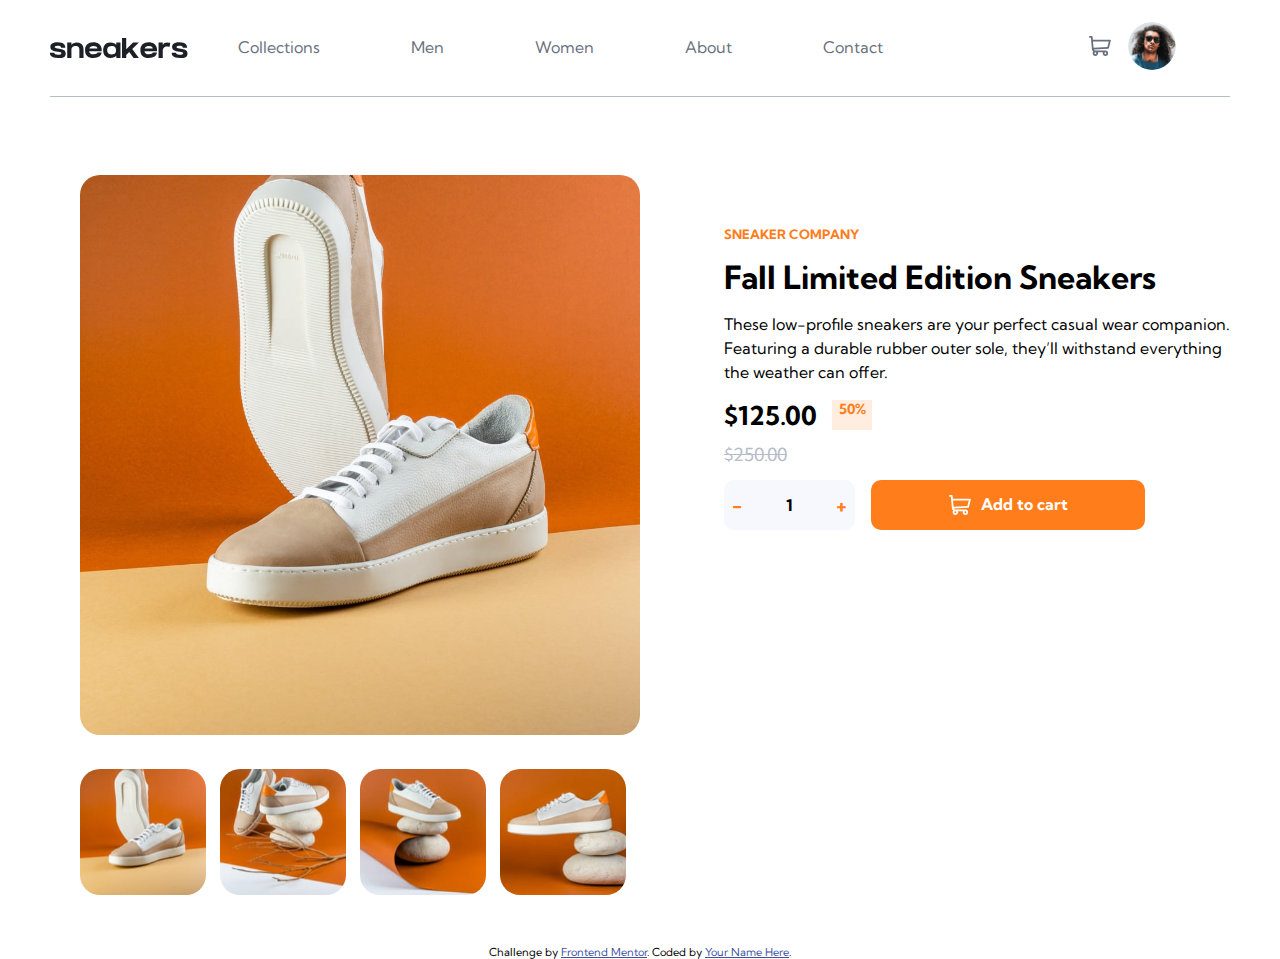
==== index.html @ e3bc0bce "Initial commit" ====
<!DOCTYPE html>
<html lang="en">
  <head>
    <meta charset="UTF-8" />
    <meta name="viewport" content="width=device-width, initial-scale=1.0" />
    <!-- displays site properly based on user's device -->

    <link
      rel="icon"
      type="image/png"
      sizes="32x32"
      href="./images/favicon-32x32.png"
    />
    <link rel="preconnect" href="https://fonts.googleapis.com" />
    <link rel="preconnect" href="https://fonts.gstatic.com" crossorigin />
    <link
      href="https://fonts.googleapis.com/css2?family=Kumbh+Sans:wght@400;700&display=swap"
      rel="stylesheet"
    />
    <title>Frontend Mentor | E-commerce product page</title>
    <!--async helps to load JavaScript in the background as the body continue to load-->
    <script src="script.js" async></script>
    <link rel="stylesheet" href="style.css" />
    <style>
      .attribution {
        font-size: 11px;
        text-align: center;
      }
      .attribution a {
        color: hsl(228, 45%, 44%);
      }
    </style>
  </head>
  <body>
    <main>
      <div class="nav">
        <div class="btn-menu-mobile">
          <img src="images/icon-menu.svg" alt="hamburger" class="hamburg" />
        </div>
        <img src="images/logo.svg" alt="logo" />
        <ul>
          <li><a href="#">Collections</a></li>
          <li><a href="#">Men</a></li>
          <li><a href="#">Women</a></li>
          <li><a href="#">About</a></li>
          <li><a href="#">Contact</a></li>
        </ul>
        <div class="right-side">
          <div class="cart-img">
            <img src="images/icon-cart.svg" alt="logo" class="Cart" />
            <div class="cartBasket">
              <p class="cart-title">Cart</p>
              <div class="empty">You don't Have any Item in Your Cart</div>
              <div class="hidden-cart">
                <div class="order-space">
                  <div class="product-in-order">
                    <img src="images/image-product-1-thumbnail.jpg" alt="" />
                    <div class="order-prize">
                      <p class="order-name">Fall Limited Edition Sneakers</p>
                      <div class="descount-area">
                        <p class="descont-prize">$125.00</p>
                        <p class="descount-area-x">x</p>
                        <p class="product-qts">1</p>
                        <p class="total-prize">$125.00</p>
                      </div>
                    </div>
                  </div>
                  <img
                    class="delete-item"
                    src="images/icon-delete.svg"
                    alt=""
                  />
                </div>
                <div class="checkout-btn"><p>Checkout</p></div>
              </div>
            </div>
          </div>
          <div class="avatar-img">
            <img src="images/image-avatar.png" alt="" />
          </div>
        </div>
      </div>
      <section class="main-section">
        <div class="image-section">
          <div class="currentImage">
            <div class="prev">
              <img
                src="images/icon-previous.svg"
                alt="previous"
                class="previous"
              />
            </div>
            <div class="nex">
              <img src="images/icon-next.svg" alt="next" class="next" />
            </div>
            <img
              src="images/image-product-1.jpg"
              alt="image1"
              class="presentImage"
            />
          </div>
          <div class="thumbnails">
            <img
              src="images/image-product-1-thumbnail.jpg"
              alt="thumbnail"
              onclick="changeImage1()"
            />
            <img
              src="images/image-product-2-thumbnail.jpg"
              alt="thumbnail"
              onclick="changeImage2()"
            />
            <img
              src="images/image-product-3-thumbnail.jpg"
              alt="thumbnail"
              onclick="changeImage3()"
            />
            <img
              src="images/image-product-4-thumbnail.jpg"
              alt="thumbnail"
              onclick="changeImage4()"
            />
          </div>
        </div>
        <div class="productInformation">
          <div class="info">
            <p class="infoTitle">SNEAKER COMPANY</p>
            <h1>Fall Limited Edition Sneakers</h1>
            <p>
              These low-profile sneakers are your perfect casual wear companion.
              Featuring a durable rubber outer sole, they’ll withstand
              everything the weather can offer.
            </p>
          </div>
          <div class="prize-product">
            <p class="discount-value">$125.00</p>
            <p class="discount">50%</p>
          </div>
          <p class="current-prize">$250.00</p>
          <div class="control-section">
            <div class="controls">
              <div class="sub">-</div>
              <div class="value-in-cart">1</div>
              <div class="add">+</div>
            </div>
            <div class="add-cart-btn">
              <svg width="22" height="20" xmlns="http://www.w3.org/2000/svg">
                <path
                  d="M20.925 3.641H3.863L3.61.816A.896.896 0 0 0 2.717 0H.897a.896.896 0 1 0 0 1.792h1l1.031 11.483c.073.828.52 1.726 1.291 2.336C2.83 17.385 4.099 20 6.359 20c1.875 0 3.197-1.87 2.554-3.642h4.905c-.642 1.77.677 3.642 2.555 3.642a2.72 2.72 0 0 0 2.717-2.717 2.72 2.72 0 0 0-2.717-2.717H6.365c-.681 0-1.274-.41-1.53-1.009l14.321-.842a.896.896 0 0 0 .817-.677l1.821-7.283a.897.897 0 0 0-.87-1.114ZM6.358 18.208a.926.926 0 0 1 0-1.85.926.926 0 0 1 0 1.85Zm10.015 0a.926.926 0 0 1 0-1.85.926.926 0 0 1 0 1.85Zm2.021-7.243-13.8.81-.57-6.341h15.753l-1.383 5.53Z"
                  fill="#FFF"
                  fill-rule="nonzero"
                />
              </svg>
              <p>Add to cart</p>
            </div>
          </div>
        </div>
      </section>
    </main>
    <div class="attribution">
      Challenge by
      <a href="https://www.frontendmentor.io?ref=challenge" target="_blank"
        >Frontend Mentor</a
      >. Coded by <a href="#">Your Name Here</a>.
    </div>
  </body>
</html>
---- style.css ----
* {
  margin: 0;
  padding: 0;
  box-sizing: border-box;
  font-family: "Kumbh Sans";
}

:root {
  --orange-color: hsl(26, 100%, 55%);
  --Pale-orange: hsl(25, 100%, 94%);
  --Ver-vark-blue: hsl(220, 13%, 13%);
  --Dark-grayish-blue: hsl(219, 9%, 45%);
  --Grayish-blue: hsl(220, 14%, 75%);
  --Light-grayish-blue: hsl(223, 64%, 98%);
  --White: hsl(0, 0%, 100%);
  --Black-with-75-opacity-for-lightbox-background: hsl(0, 0%, 0%);
}
body {
  height: auto;
}
main {
  padding: 20px 50px;
}
p {
  line-height: 1.5;
  padding-bottom: 12px;
}
img:hover {
  cursor: pointer;
}
.nav {
  width: 100%;
  height: 100%;
  display: flex;
  justify-content: space-between;
  align-items: center;
  padding-bottom: 20px;
  border-bottom: 1px solid var(--Grayish-blue);
  margin-bottom: 3rem;
}
.nav img {
  display: inline;
  position: relative;
}
.btn-menu-mobile {
  display: none;
  justify-content: center;
  align-items: center;
  margin-right: 10px;
}

.nav ul {
  width: 100%;
  height: 100%;
  display: flex;
  justify-content: space-between;
  align-items: center;
}
.nav ul li {
  list-style: none;
  height: 100%;
  display: flex;
  justify-content: center;
  align-items: center;
  padding-left: 50px;
}
.nav ul li a {
  color: var(--Dark-grayish-blue);
  text-decoration: none;
  height: 100%;
  display: flex;
  justify-content: center;
  align-items: center;
  border-bottom: 3px solid transparent;
}
.nav ul li a:hover {
  border-bottom: 3px solid var(--orange-color);
  color: var(--Ver-vark-blue);
}
.right-side {
  width: 50%;
  height: 100%;
  display: flex;
  justify-content: flex-end;
  align-items: center;
}
.cart-img {
  cursor: pointer;
}
.cartBasket {
  display: none;
  position: absolute;
  border-radius: 8px;
  width: auto;
  max-width: 320px;
  background-color: var(--White);
  top: 90px;
  right: 16px;
  margin: 10px;
  margin-right: 10rem;
  -webkit-box-shadow: 0px 0px 20px -1px rgba(0, 0, 0, 0.33);
  box-shadow: 0px 0px 20px -1px rgba(0, 0, 0, 0.33);
  z-index: 1000;
}
.cart-title {
  width: 90%;
  height: 50px;
  font-weight: 700;
  margin: 0 auto;
  padding-top: 10px;
  display: flex;
  justify-content: flex-start;
  align-items: center;
  border-bottom: 1px solid var(--Grayish-blue);
  margin-bottom: 10px;
}
.empty {
  display: block;
  text-align: center;
  padding: 5rem;
}
.hidden-cart {
  display: none;
}
.order-space {
  width: 100%;
  padding: 20px;
  display: flex;
  justify-content: space-between;
  align-items: center;
}
.product-in-order {
  width: 100%;
  display: flex;
  justify-content: space-between;
  align-items: center;
}
.product-in-order img {
  width: 22%;
  border-radius: 2px;
}
.order-name {
  font-size: 14px;
  color: var(--Dark-grayish-blue);
}
.order-prize {
  width: 70%;
  display: flex;
  flex-direction: column;
  justify-content: space-between;
  align-items: flex-start;
}
.descont-prize {
  font-size: 15px;
  color: var(--Dark-grayish-blue);
}
.product-qts {
  font-size: 15px;
  color: var(--Dark-grayish-blue);
}
.total-prize {
  font-size: 15px;
  color: var(--Black-with-75-opacity-for-lightbox-background);
  font-weight: 700;
}
.descount-area {
  display: flex;
  justify-content: center;
  align-items: center;
}
.descount-area-x {
  color: var(--Dark-grayish-blue);
}
.descount-area p {
  margin-right: 7px;
}
.checkout-btn {
  height: 50px;
  margin: 10px 20px;
  border-radius: 10px;
  background-color: var(--orange-color);
  display: flex;
  justify-content: center;
  align-items: center;
}
.checkout-btn p {
  padding-top: 10px;
  color: var(--White);
  font-weight: 700;
}
.avatar-img {
  padding-left: 15px;
}
.avatar-img img {
  width: 50%;
  border-radius: 50%;
  border: 2px solid transparent;
}
.avatar-img img:hover {
  cursor: pointer;
  border: 2px solid var(--orange-color);
}
.main-section {
  display: grid;
  grid-template-columns: 50% 50%;
  grid-gap: 4rem;
  padding: 30px;
}
.currentImage img {
  border-radius: 20px;
  width: 100%;
}
.previous,
.next {
  display: none;
}

.thumbnails {
  display: grid;
  width: 100%;
  grid-template-columns: 25% 25% 25% 25%;
  padding-top: 30px;
}
.thumbnails img {
  width: 90%;
  border-radius: 20px;
}
.thumbnails img:hover {
  filter: brightness(70%) invert(10%);
  cursor: pointer;
}
.thumbnails img:active {
  border: 3px solid var(--orange-color);
}
.productInformation {
  padding: 50px 20px;
}
.infoTitle {
  color: var(--orange-color);
  font-size: small;
  font-weight: bolder;
}
.info h1 {
  font-size: xx-large;
  padding-bottom: 15px;
}

.prize-product {
  display: flex;
  justify-content: flex-start;
  align-items: center;
  margin-bottom: 6px;
}
.discount-value {
  font-size: 26px;
  font-weight: 700;
  margin-right: 15px;
  padding-bottom: 0;
}
.discount {
  width: 40px;
  height: 30px;
  background-color: var(--Pale-orange);
  color: var(--orange-color);
  font-weight: 700;
  font-size: 14px;
  display: flex;
  justify-content: center;
  align-items: center;
}
.control-section {
  width: 81%;
  display: flex;
  justify-content: space-between;
  align-items: center;
}
.current-prize {
  color: var(--Grayish-blue);
  font-size: 18px;
  font-weight: 400;
  text-decoration: line-through;
}
.controls {
  width: 31%;
  height: 50px;
  display: flex;
  justify-content: space-between;
  align-items: center;
  background-color: var(--Light-grayish-blue);
  border-radius: 10px;
}
.sub,
.add {
  width: 20%;
  height: 100%;
  display: flex;
  justify-content: center;
  align-items: center;
  cursor: pointer;
  color: var(--orange-color);
  font-size: 20px;
  font-weight: 700;
}
.value-in-cart {
  width: 60%;
  height: 100%;
  display: flex;
  justify-content: center;
  align-items: center;
  font-weight: 700;
}
.add-cart-btn {
  width: 65%;
  height: 50px;
  display: flex;
  justify-content: center;
  align-items: center;
  background-color: var(--orange-color);
  border-radius: 10px;
  cursor: pointer;
}
.add-cart-btn:hover {
  opacity: 0.5;
}
.add-cart-btn p {
  color: var(--White);
  margin-top: 10px;
  margin-left: 10px;
  font-weight: 700;
}
@media screen and (max-width: 870px) {
  .btn-menu-mobile {
    display: inline-block;
    z-index: 1000;
  }
  .nav ul {
    display: none;
    position: absolute;
    top: 10px;
    left: 0;
    padding-top: 4rem;
    width: 50%;
    height: 100%;
    flex-direction: column;
    background-color: var(--White);
    justify-content: flex-start;
    align-items: flex-start;
    z-index: 1;
  }
  .nav ul li {
    padding: 10px 10px 10px 30px;
    height: auto;
    list-style: none;
  }
  .nav ul li a {
    height: auto;
    text-decoration: none;
    color: #000;
    font-weight: 700;
  }
  .main-section {
    grid-template-columns: 45% auto;
    grid-gap: 2rem;
    padding: 10px;
  }
  .thumbnails {
    display: grid;
    width: 100%;
    grid-template-columns: 25% 25% 25% 25%;
    padding-top: 30px;
  }
  .thumbnails img {
    width: 90%;
    border-radius: 15px;
  }
}

@media (min-width: 250px) and (max-width: 730px) {
  main {
    padding: 0;
  }
  .nav {
    padding: 10px 0 10px 20px;
    margin-bottom: 0;
  }
  .nav ul {
    display: none;
  }
  .cartBasket {
    display: none;
    position: absolute;
    border-radius: 8px;
    width: 100%;
    max-width: 90%;
    background-color: var(--White);
    top: 90px;
    right: 16px;
    margin: 10px;
    margin-right: 0rem;
    -webkit-box-shadow: 0px 0px 20px -1px rgba(0, 0, 0, 0.33);
    box-shadow: 0px 0px 20px -1px rgba(0, 0, 0, 0.33);
  }
  .empty {
    padding: 2rem;
  }
  .main-section {
    display: grid;
    grid-template-columns: auto;
    grid-gap: 1rem;
    padding: 0;
  }
  .currentImage img {
    border-radius: 0;
    width: 100%;
  }
  .thumbnails {
    display: none;
  }

  .control-section {
    text-align: center;
    width: 100%;
    display: grid;
    grid-template-columns: 100%;
  }
  /* .add-cart-btn {
    margin-top: 20px;
  } */
  .prize-product {
    justify-content: space-between;
  }
  .current-prize {
    display: none;
  }
  .discount {
    margin-right: 121px;
  }
  .controls {
    width: 100%;
    margin-bottom: 20px;
  }
  .add-cart-btn {
    width: 100%;
  }
  .previous,
  .next {
    display: flex;
    padding: 10px;
    background: white;
    margin: 5px;
    border-radius: 50% !important;
    margin-top: 50%;
    position: absolute;
    width: auto !important;
    height: auto;
  }
  .next {
    right: 0;
  }
  .previous:hover,
  .next:hover {
    filter: brightness(100%) opacity(0.2) grayscale(80%) saturate(50%);
  }
}
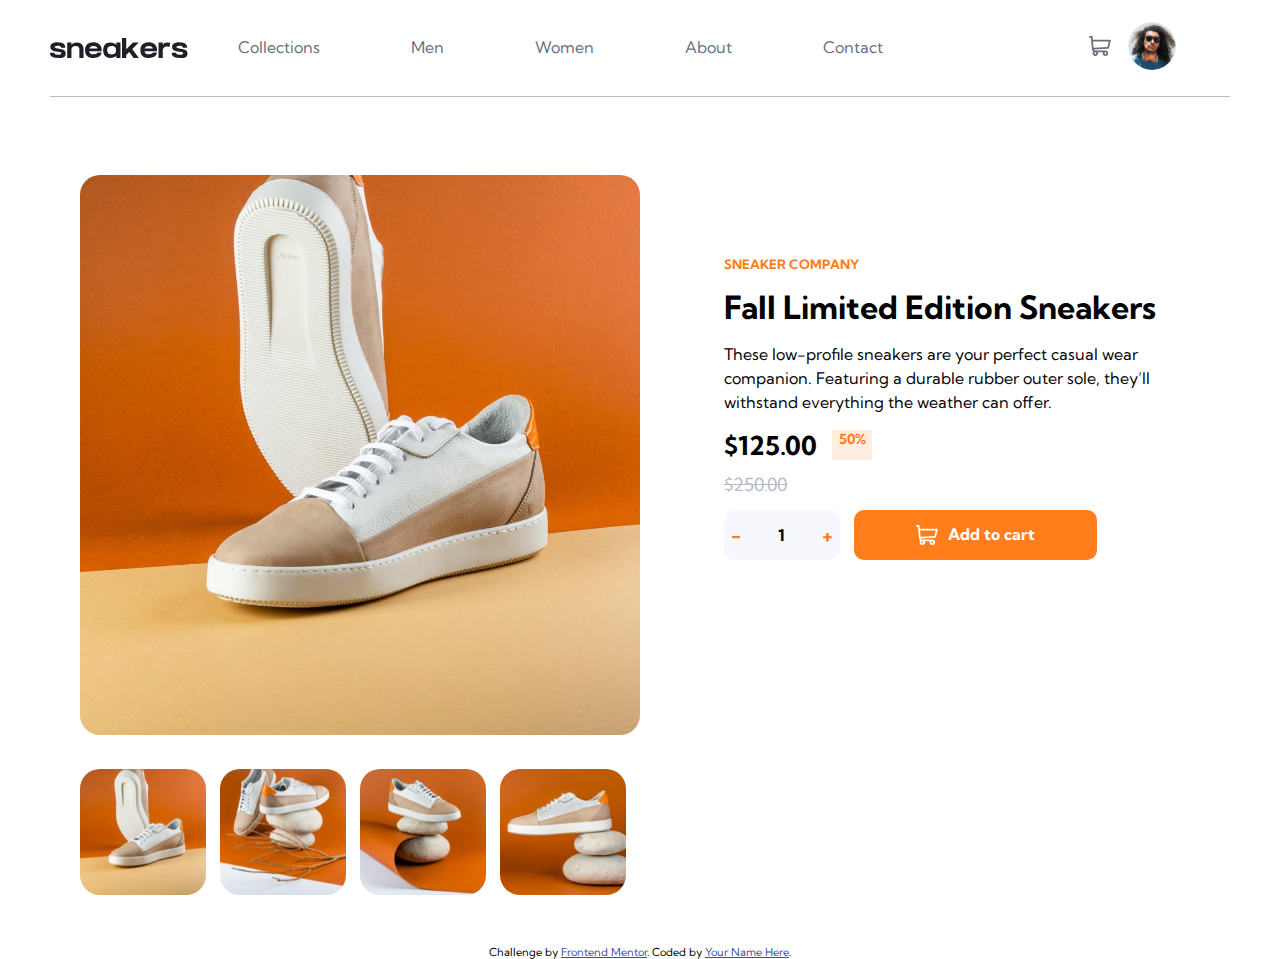
==== commit b25fe66b: "Update" ====
--- a/index.html
+++ b/index.html
@@ -47,6 +47,7 @@
         </ul>
         <div class="right-side">
           <div class="cart-img">
+            <p class="quantity">1</p>
             <img src="images/icon-cart.svg" alt="logo" class="Cart" />
             <div class="cartBasket">
               <p class="cart-title">Cart</p>
--- a/style.css
+++ b/style.css
@@ -24,6 +24,7 @@
 p {
   line-height: 1.5;
   padding-bottom: 12px;
+  font-size: 16px;
 }
 img:hover {
   cursor: pointer;
@@ -67,6 +68,7 @@
 .nav ul li a {
   color: var(--Dark-grayish-blue);
   text-decoration: none;
+  font-size: 16px;
   height: 100%;
   display: flex;
   justify-content: center;
@@ -83,6 +85,18 @@
   display: flex;
   justify-content: flex-end;
   align-items: center;
+}
+.quantity {
+  display: none;
+  position: absolute;
+  background-color: var(--orange-color);
+  border-radius: 50%;
+  font-size: 8px;
+  font-weight: bolder;
+  text-align: center;
+  width: 1%;
+  height: 1%;
+  z-index: 1000;
 }
 .cart-img {
   cursor: pointer;
@@ -233,7 +247,8 @@
   border: 3px solid var(--orange-color);
 }
 .productInformation {
-  padding: 50px 20px;
+  padding: 5rem 20px;
+  padding-right: 5rem;
 }
 .infoTitle {
   color: var(--orange-color);
@@ -294,12 +309,18 @@
   width: 20%;
   height: 100%;
   display: flex;
+  border-radius: 10px;
   justify-content: center;
   align-items: center;
   cursor: pointer;
   color: var(--orange-color);
   font-size: 20px;
   font-weight: 700;
+}
+.add:hover,
+.sub:hover {
+  color: white;
+  background-color: var(--orange-color);
 }
 .value-in-cart {
   width: 60%;
@@ -386,6 +407,10 @@
   .nav ul {
     display: none;
   }
+  .quantity {
+    width: 2%;
+    height: 2%;
+  }
   .cartBasket {
     display: none;
     position: absolute;
@@ -416,7 +441,9 @@
   .thumbnails {
     display: none;
   }
-
+  .productInformation {
+    padding-right: 20px;
+  }
   .control-section {
     text-align: center;
     width: 100%;
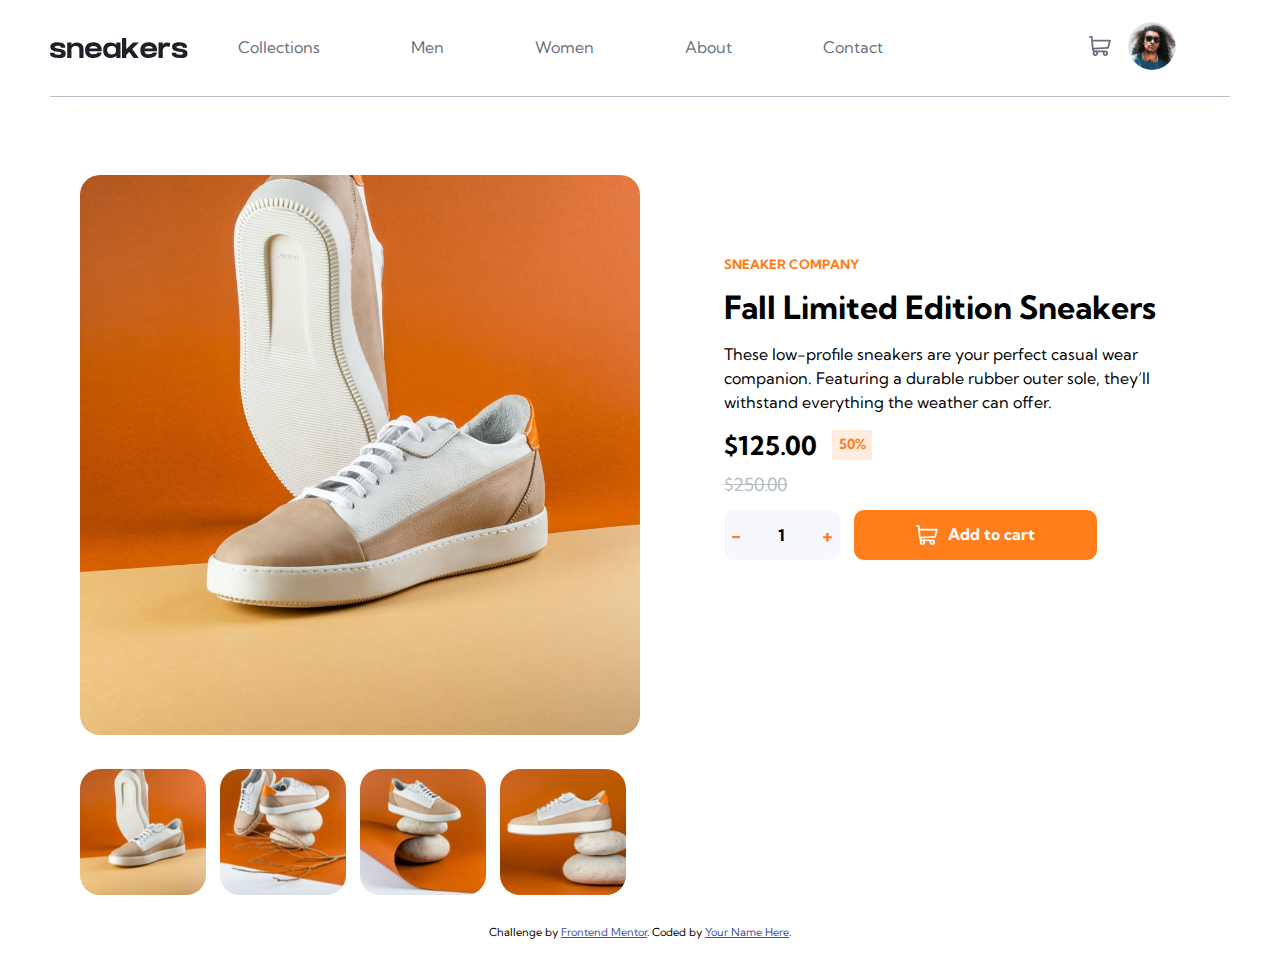
==== commit fb429732: "Update" ====
--- a/index.html
+++ b/index.html
@@ -157,12 +157,56 @@
           </div>
         </div>
       </section>
+      <div class="attribution">
+        Challenge by
+        <a href="https://www.frontendmentor.io?ref=challenge" target="_blank"
+          >Frontend Mentor</a
+        >. Coded by <a href="#">Your Name Here</a>.
+      </div>
     </main>
-    <div class="attribution">
-      Challenge by
-      <a href="https://www.frontendmentor.io?ref=challenge" target="_blank"
-        >Frontend Mentor</a
-      >. Coded by <a href="#">Your Name Here</a>.
+    <div class="imageModal">
+      <div class="closeDiv">
+        <img src="images/modal-close.svg" alt="" class="closeModal" />
+      </div>
+      <div class="currentImage">
+        <div class="prev">
+          <img
+            src="images/icon-previous.svg"
+            alt="previous"
+            class="modalPrevious"
+          />
+        </div>
+        <div class="nex">
+          <img src="images/icon-next.svg" alt="next" class="modalNext" />
+        </div>
+        <img
+          src="images/image-product-1.jpg"
+          alt="image1"
+          class="modalPresentImage"
+        />
+      </div>
+      <div class="thumbnails">
+        <img
+          src="images/image-product-1-thumbnail.jpg"
+          alt="thumbnail"
+          onclick="changeImage5()"
+        />
+        <img
+          src="images/image-product-2-thumbnail.jpg"
+          alt="thumbnail"
+          onclick="changeImage6()"
+        />
+        <img
+          src="images/image-product-3-thumbnail.jpg"
+          alt="thumbnail"
+          onclick="changeImage7()"
+        />
+        <img
+          src="images/image-product-4-thumbnail.jpg"
+          alt="thumbnail"
+          onclick="changeImage8()"
+        />
+      </div>
     </div>
   </body>
 </html>
--- a/style.css
+++ b/style.css
@@ -214,6 +214,57 @@
   cursor: pointer;
   border: 2px solid var(--orange-color);
 }
+.imageModal {
+  display: none;
+  position: fixed;
+  text-align: center;
+  z-index: 1;
+  left: 0;
+  top: 0;
+  right: 0;
+  padding: 60px;
+  height: 100%;
+  width: 100%;
+  overflow: auto;
+  background-color: rgba(0, 0, 0, 0.5);
+}
+.imageModal .currentImage img {
+  width: 40%;
+}
+.imageModal .thumbnails {
+  display: grid;
+  grid-template-columns: auto auto auto auto;
+  padding-left: 15rem;
+  padding-right: 15rem;
+  text-align: center;
+  grid-gap: none;
+}
+.imageModal .thumbnails img {
+  width: 70%;
+}
+.modalPrevious,
+.modalNext {
+  padding: 10px;
+  top: 47%;
+  background: white;
+  border-radius: 50% !important;
+  position: absolute;
+  width: auto !important;
+  height: auto;
+}
+.modalPrevious {
+  left: 23rem;
+}
+.modalNext {
+  right: 23rem;
+}
+.closeDiv img {
+  padding: 20px;
+  cursor: pointer;
+}
+.closeDiv img:hover {
+  background-color: #000;
+}
 .main-section {
   display: grid;
   grid-template-columns: 50% 50%;
@@ -273,6 +324,8 @@
   padding-bottom: 0;
 }
 .discount {
+  text-align: center;
+  padding-top: 10px;
   width: 40px;
   height: 30px;
   background-color: var(--Pale-orange);
@@ -379,6 +432,29 @@
     color: #000;
     font-weight: 700;
   }
+  .imageModal {
+    padding: 50px;
+  }
+  .imageModal .currentImage img {
+    width: 50%;
+  }
+  .imageModal .thumbnails {
+    padding-left: 8rem;
+    padding-right: 8rem;
+  }
+  .imageModal .thumbnails img {
+    width: 70%;
+  }
+  .modalPrevious,
+  .modalNext {
+    top: 40%;
+  }
+  .modalPrevious {
+    left: 15rem;
+  }
+  .modalNext {
+    right: 15rem;
+  }
   .main-section {
     grid-template-columns: 45% auto;
     grid-gap: 2rem;
@@ -428,6 +504,26 @@
   .empty {
     padding: 2rem;
   }
+  .imageModal {
+    padding: 7rem 20px;
+  }
+  .imageModal .currentImage img {
+    border-radius: 20px;
+    width: 80%;
+  }
+  .imageModal .thumbnails {
+    display: none;
+  }
+  .modalPrevious,
+  .modalNext {
+    top: 55%;
+  }
+  .modalPrevious {
+    left: 7rem;
+  }
+  .modalNext {
+    right: 7rem;
+  }
   .main-section {
     display: grid;
     grid-template-columns: auto;
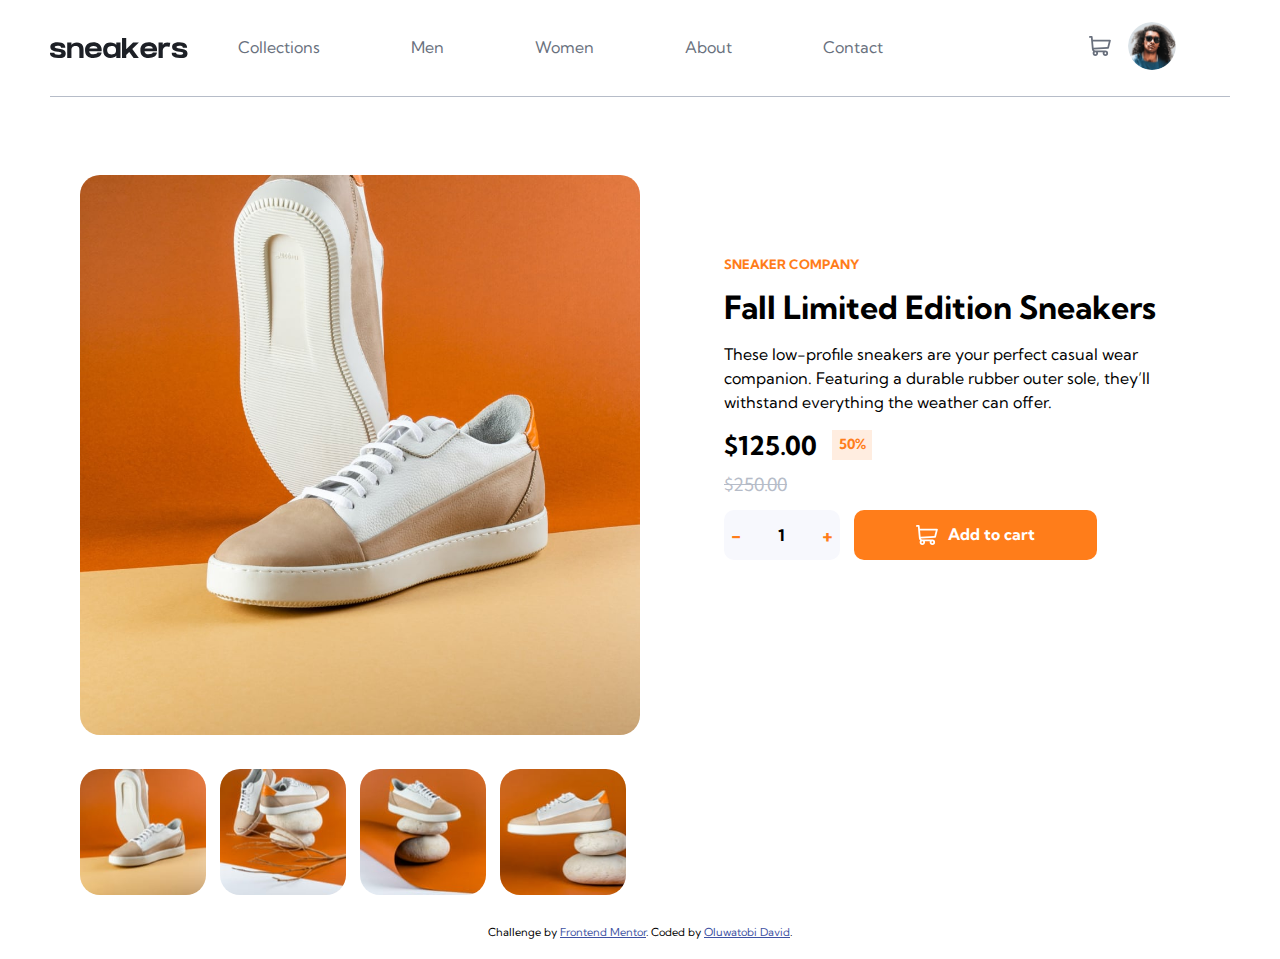
==== commit b8aee315: "Update" ====
--- a/index.html
+++ b/index.html
@@ -161,7 +161,10 @@
         Challenge by
         <a href="https://www.frontendmentor.io?ref=challenge" target="_blank"
           >Frontend Mentor</a
-        >. Coded by <a href="#">Your Name Here</a>.
+        >. Coded by
+        <a href="https://www.linkedin.com/in/oluwatobi-david-65534b1a5/"
+          >Oluwatobi David</a
+        >.
       </div>
     </main>
     <div class="imageModal">
--- a/style.css
+++ b/style.css
@@ -218,7 +218,7 @@
   display: none;
   position: fixed;
   text-align: center;
-  z-index: 1;
+  z-index: 10000;
   left: 0;
   top: 0;
   right: 0;
